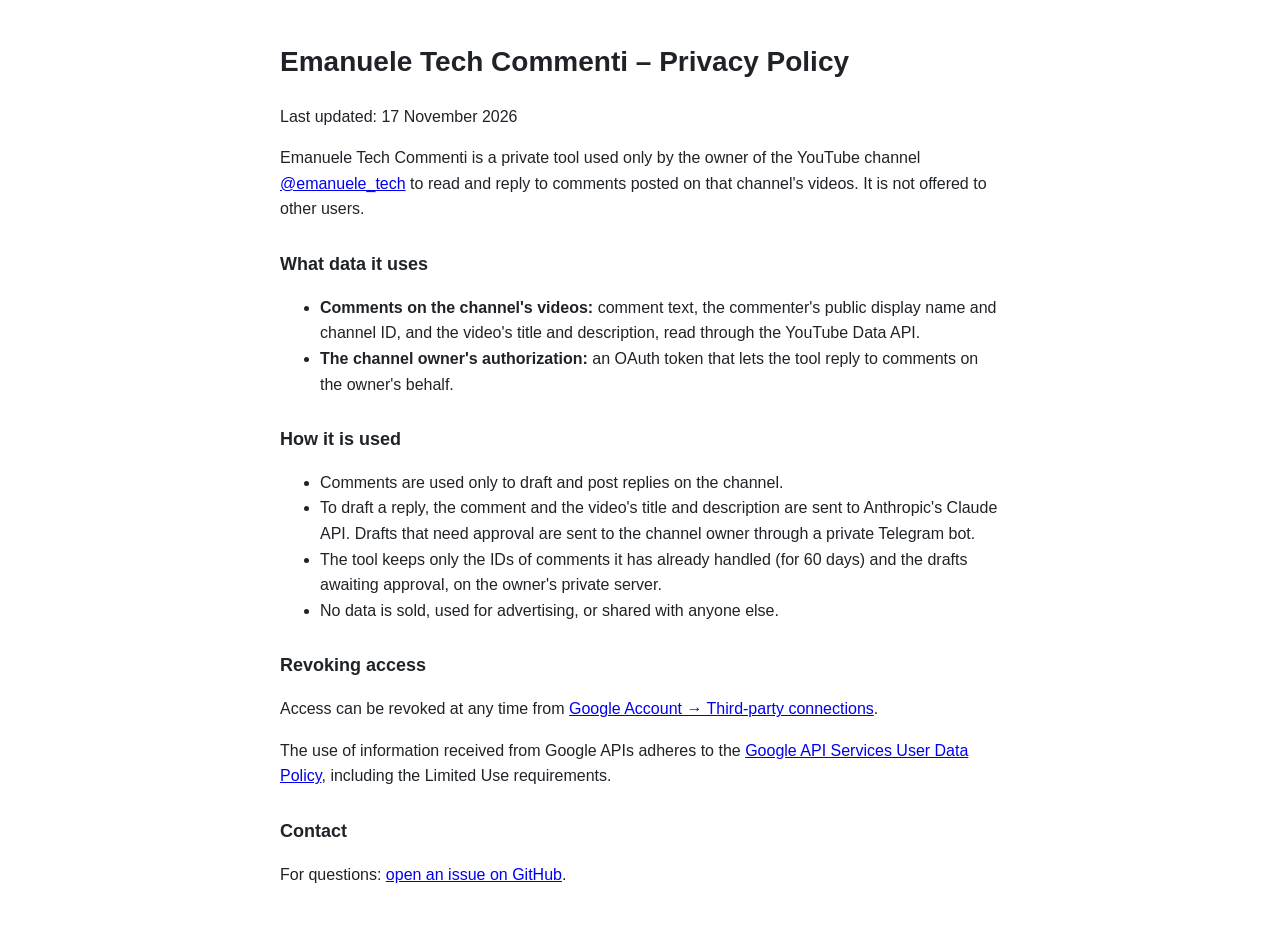
==== privacy.html @ 71d1477c "Privacy policy" ====
<!doctype html>
<html lang="en">
<head>
<meta charset="utf-8">
<meta name="viewport" content="width=device-width, initial-scale=1">
<title>Emanuele Tech Commenti – Privacy Policy</title>
<style>
  body { font-family: -apple-system, BlinkMacSystemFont, "Segoe UI", Roboto, sans-serif; max-width: 720px; margin: 40px auto; padding: 0 16px; line-height: 1.6; color: #1f2328; }
  h1 { font-size: 28px; } h2 { font-size: 18px; margin-top: 28px; }
</style>
</head>
<body>
<h1>Emanuele Tech Commenti – Privacy Policy</h1>
<p>Last updated: 17 November 2026</p>

<p>Emanuele Tech Commenti is a private tool used only by the owner of the YouTube channel
<a href="https://www.youtube.com/@emanuele_tech">@emanuele_tech</a> to read and reply to comments posted on that channel's videos.
It is not offered to other users.</p>

<h2>What data it uses</h2>
<ul>
  <li><b>Comments on the channel's videos:</b> comment text, the commenter's public display name and channel ID, and the video's title and description, read through the YouTube Data API.</li>
  <li><b>The channel owner's authorization:</b> an OAuth token that lets the tool reply to comments on the owner's behalf.</li>
</ul>

<h2>How it is used</h2>
<ul>
  <li>Comments are used only to draft and post replies on the channel.</li>
  <li>To draft a reply, the comment and the video's title and description are sent to Anthropic's Claude API. Drafts that need approval are sent to the channel owner through a private Telegram bot.</li>
  <li>The tool keeps only the IDs of comments it has already handled (for 60 days) and the drafts awaiting approval, on the owner's private server.</li>
  <li>No data is sold, used for advertising, or shared with anyone else.</li>
</ul>

<h2>Revoking access</h2>
<p>Access can be revoked at any time from <a href="https://myaccount.google.com/permissions">Google Account → Third-party connections</a>.</p>

<p>The use of information received from Google APIs adheres to the
<a href="https://developers.google.com/terms/api-services-user-data-policy">Google API Services User Data Policy</a>, including the Limited Use requirements.</p>

<h2>Contact</h2>
<p>For questions: <a href="https://github.com/emanueletech/commenti/issues">open an issue on GitHub</a>.</p>
</body>
</html>
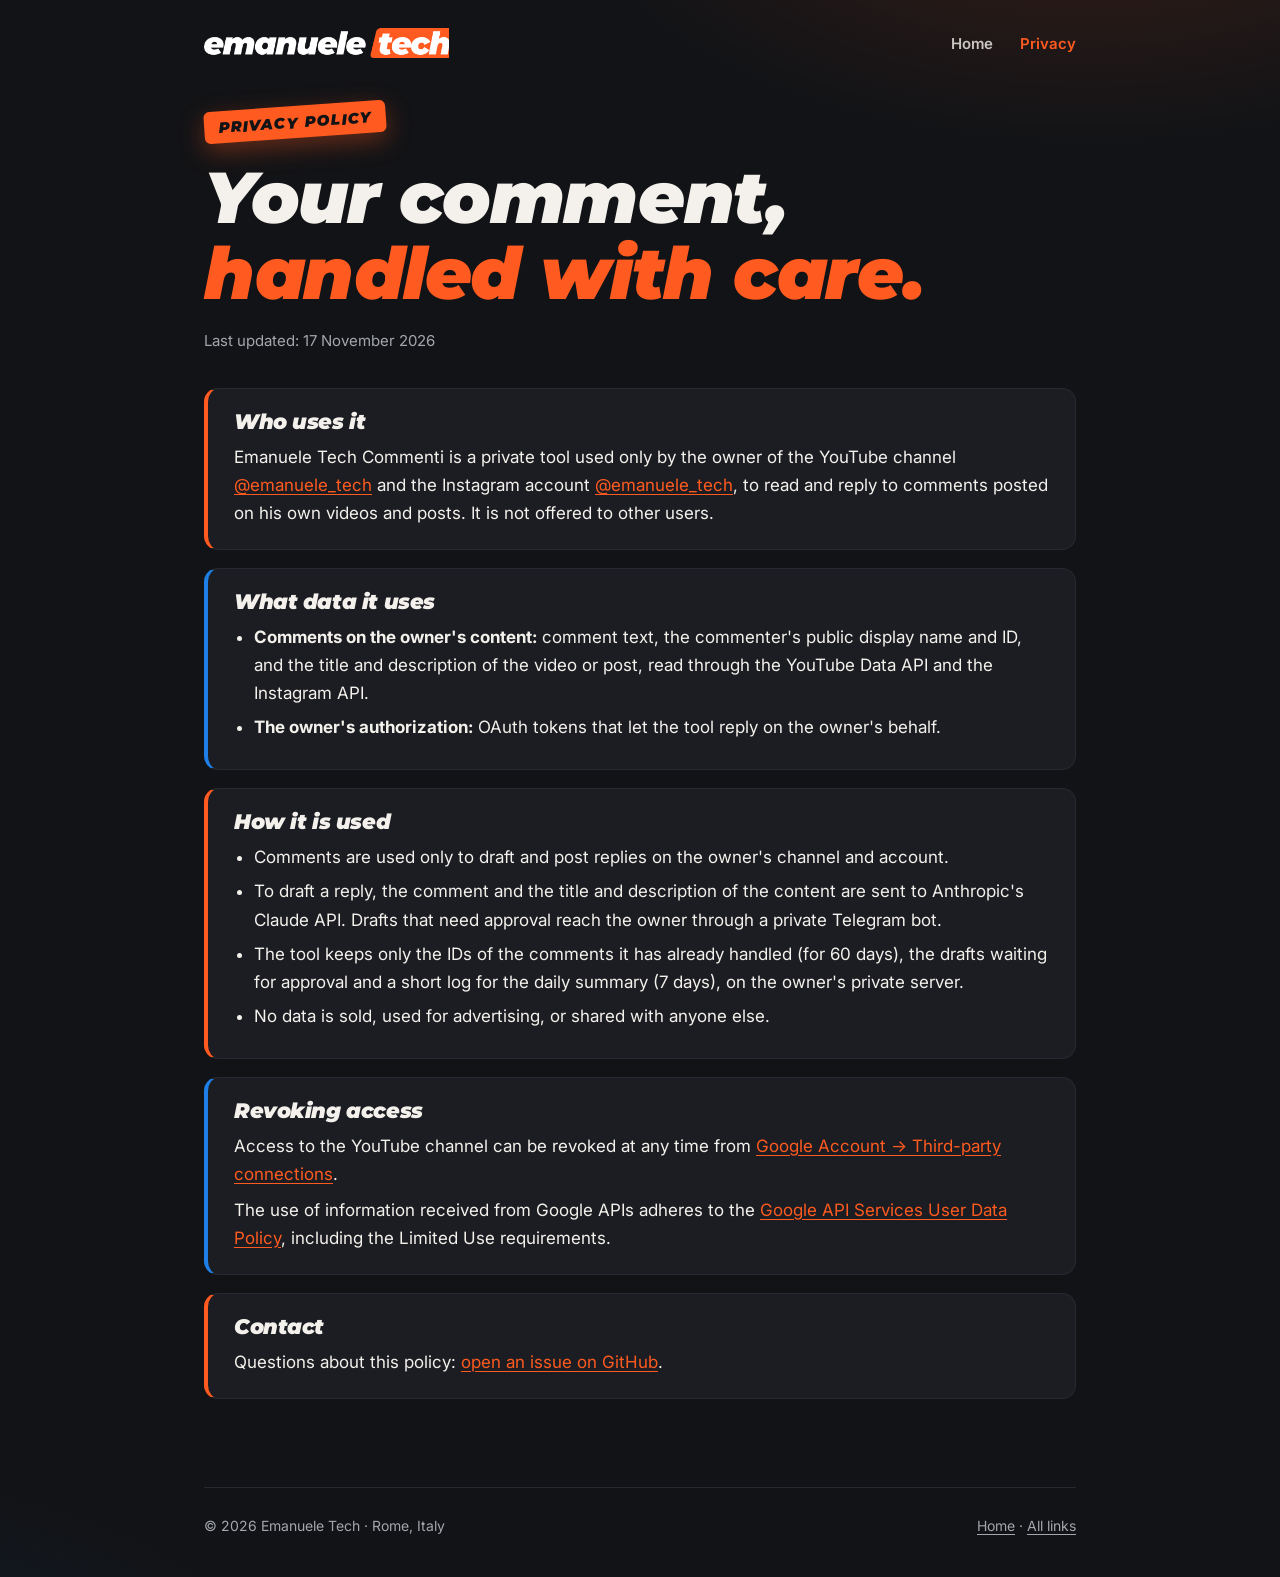
==== commit 5e26a9ff: "Pages in the Emanuele Tech style: home and privacy policy" ====
--- a/privacy.html
+++ b/privacy.html
@@ -3,41 +3,76 @@
 <head>
 <meta charset="utf-8">
 <meta name="viewport" content="width=device-width, initial-scale=1">
-<title>Emanuele Tech Commenti – Privacy Policy</title>
-<style>
-  body { font-family: -apple-system, BlinkMacSystemFont, "Segoe UI", Roboto, sans-serif; max-width: 720px; margin: 40px auto; padding: 0 16px; line-height: 1.6; color: #1f2328; }
-  h1 { font-size: 28px; } h2 { font-size: 18px; margin-top: 28px; }
-</style>
+<title>Privacy Policy · Emanuele Tech Commenti</title>
+<link rel="icon" href="assets/avatar.png">
+<link rel="preconnect" href="https://fonts.googleapis.com">
+<link rel="preconnect" href="https://fonts.gstatic.com" crossorigin>
+<link href="https://fonts.googleapis.com/css2?family=Inter:wght@400;600&family=Montserrat:ital,wght@1,900&display=swap" rel="stylesheet">
+<link rel="stylesheet" href="style.css">
 </head>
 <body>
-<h1>Emanuele Tech Commenti – Privacy Policy</h1>
-<p>Last updated: 17 November 2026</p>
+<div class="wrap">
+  <header class="top">
+    <a href="./"><img src="assets/logo.png" alt="Emanuele Tech"></a>
+    <nav>
+      <a href="./">Home</a>
+      <a href="privacy.html" aria-current="page">Privacy</a>
+    </nav>
+  </header>
 
-<p>Emanuele Tech Commenti is a private tool used only by the owner of the YouTube channel
-<a href="https://www.youtube.com/@emanuele_tech">@emanuele_tech</a> to read and reply to comments posted on that channel's videos.
-It is not offered to other users.</p>
+  <main class="doc">
+    <span class="tag">Privacy policy</span>
+    <h1>Your comment,<br><em>handled with care.</em></h1>
+    <p class="meta">Last updated: 17 November 2026</p>
 
-<h2>What data it uses</h2>
-<ul>
-  <li><b>Comments on the channel's videos:</b> comment text, the commenter's public display name and channel ID, and the video's title and description, read through the YouTube Data API.</li>
-  <li><b>The channel owner's authorization:</b> an OAuth token that lets the tool reply to comments on the owner's behalf.</li>
-</ul>
+    <div class="section">
+      <h2>Who uses it</h2>
+      <p>Emanuele Tech Commenti is a private tool used only by the owner of the YouTube channel
+        <a href="https://www.youtube.com/@emanuele_tech">@emanuele_tech</a> and the Instagram account
+        <a href="https://www.instagram.com/emanuele_tech/">@emanuele_tech</a>, to read and reply to comments posted
+        on his own videos and posts. It is not offered to other users.</p>
+    </div>
 
-<h2>How it is used</h2>
-<ul>
-  <li>Comments are used only to draft and post replies on the channel.</li>
-  <li>To draft a reply, the comment and the video's title and description are sent to Anthropic's Claude API. Drafts that need approval are sent to the channel owner through a private Telegram bot.</li>
-  <li>The tool keeps only the IDs of comments it has already handled (for 60 days) and the drafts awaiting approval, on the owner's private server.</li>
-  <li>No data is sold, used for advertising, or shared with anyone else.</li>
-</ul>
+    <div class="section blue">
+      <h2>What data it uses</h2>
+      <ul>
+        <li><b>Comments on the owner's content:</b> comment text, the commenter's public display name and ID, and the
+          title and description of the video or post, read through the YouTube Data API and the Instagram API.</li>
+        <li><b>The owner's authorization:</b> OAuth tokens that let the tool reply on the owner's behalf.</li>
+      </ul>
+    </div>
 
-<h2>Revoking access</h2>
-<p>Access can be revoked at any time from <a href="https://myaccount.google.com/permissions">Google Account → Third-party connections</a>.</p>
+    <div class="section">
+      <h2>How it is used</h2>
+      <ul>
+        <li>Comments are used only to draft and post replies on the owner's channel and account.</li>
+        <li>To draft a reply, the comment and the title and description of the content are sent to Anthropic's
+          Claude API. Drafts that need approval reach the owner through a private Telegram bot.</li>
+        <li>The tool keeps only the IDs of the comments it has already handled (for 60 days), the drafts waiting for
+          approval and a short log for the daily summary (7 days), on the owner's private server.</li>
+        <li>No data is sold, used for advertising, or shared with anyone else.</li>
+      </ul>
+    </div>
 
-<p>The use of information received from Google APIs adheres to the
-<a href="https://developers.google.com/terms/api-services-user-data-policy">Google API Services User Data Policy</a>, including the Limited Use requirements.</p>
+    <div class="section blue">
+      <h2>Revoking access</h2>
+      <p>Access to the YouTube channel can be revoked at any time from
+        <a href="https://myaccount.google.com/permissions">Google Account → Third-party connections</a>.</p>
+      <p>The use of information received from Google APIs adheres to the
+        <a href="https://developers.google.com/terms/api-services-user-data-policy">Google API Services User Data Policy</a>,
+        including the Limited Use requirements.</p>
+    </div>
 
-<h2>Contact</h2>
-<p>For questions: <a href="https://github.com/emanueletech/commenti/issues">open an issue on GitHub</a>.</p>
+    <div class="section">
+      <h2>Contact</h2>
+      <p>Questions about this policy: <a href="https://github.com/emanueletech/commenti/issues">open an issue on GitHub</a>.</p>
+    </div>
+  </main>
+
+  <footer>
+    <span>© 2026 Emanuele Tech · Rome, Italy</span>
+    <span><a href="./">Home</a> · <a href="https://linktr.ee/emanuele_tech">All links</a></span>
+  </footer>
+</div>
 </body>
 </html>
--- a/style.css
+++ b/style.css
@@ -0,0 +1,123 @@
+:root {
+  --ink: #121316;
+  --ink-2: #1b1d22;
+  --ink-3: #26292f;
+  --orange: #ff5a1f;
+  --blue: #1e80e6;
+  --paper: #f4f1ec;
+  --muted: #a3a6ad;
+}
+
+* { box-sizing: border-box; }
+
+html { background: var(--ink); }
+
+body {
+  margin: 0;
+  color: var(--paper);
+  font: 17px/1.65 "Inter", -apple-system, BlinkMacSystemFont, "Segoe UI", Roboto, sans-serif;
+  background:
+    radial-gradient(900px 500px at 85% -10%, rgba(255, 90, 31, .18), transparent 60%),
+    radial-gradient(700px 420px at -10% 110%, rgba(30, 128, 230, .14), transparent 60%),
+    var(--ink);
+  min-height: 100vh;
+}
+
+a { color: var(--orange); text-underline-offset: 3px; }
+a:hover { color: #ff7b4a; }
+
+.wrap { max-width: 920px; margin: 0 auto; padding: 0 24px; }
+
+/* header */
+.top {
+  display: flex; align-items: center; justify-content: space-between;
+  padding: 28px 0;
+}
+.top img { height: 30px; display: block; }
+.top nav a {
+  color: var(--paper); text-decoration: none; font-weight: 600; font-size: 15px;
+  margin-left: 22px; opacity: .8;
+}
+.top nav a:hover, .top nav a[aria-current] { opacity: 1; color: var(--orange); }
+
+/* the tilted tag of the brand */
+.tag {
+  display: inline-block;
+  background: var(--orange); color: var(--ink);
+  font: 900 italic 15px/1 "Montserrat", sans-serif;
+  letter-spacing: .08em; text-transform: uppercase;
+  padding: 9px 14px 8px; border-radius: 6px;
+  transform: rotate(-4deg);
+  box-shadow: 0 8px 24px rgba(255, 90, 31, .35);
+}
+
+h1, h2 {
+  font-family: "Montserrat", sans-serif; font-style: italic; font-weight: 900;
+  letter-spacing: -.02em; line-height: 1.05; margin: 0;
+}
+h1 { font-size: clamp(40px, 7vw, 72px); margin: 22px 0 18px; }
+h1 em { color: var(--orange); font-style: italic; }
+h2 { font-size: 26px; margin-bottom: 10px; }
+
+.lead { font-size: 20px; color: #d9d6d0; max-width: 640px; margin: 0 0 30px; }
+
+/* hero */
+.hero { padding: 40px 0 56px; display: grid; grid-template-columns: 1fr auto; gap: 40px; align-items: center; }
+.avatar {
+  width: 168px; height: 168px; border-radius: 50%;
+  border: 5px solid var(--orange);
+  box-shadow: 0 0 0 10px rgba(255, 90, 31, .12), 0 20px 50px rgba(0, 0, 0, .5);
+}
+.chips { display: flex; flex-wrap: wrap; gap: 10px; }
+.chip {
+  border: 1px solid var(--ink-3); background: var(--ink-2);
+  border-radius: 999px; padding: 6px 14px; font-size: 14px; font-weight: 600;
+}
+.chip b { color: var(--orange); }
+
+/* steps */
+.grid { display: grid; grid-template-columns: repeat(3, 1fr); gap: 18px; margin: 10px 0 60px; }
+.card {
+  background: linear-gradient(180deg, var(--ink-2), #16181c);
+  border: 1px solid var(--ink-3); border-radius: 18px; padding: 24px;
+  position: relative; overflow: hidden;
+}
+.card .n {
+  font: 900 italic 44px/1 "Montserrat", sans-serif; color: var(--orange); opacity: .9;
+}
+.card h3 { margin: 10px 0 6px; font-size: 18px; }
+.card p { margin: 0; color: var(--muted); font-size: 15px; }
+.card.blue .n { color: var(--blue); }
+
+/* document pages */
+.doc { padding: 20px 0 40px; }
+.doc .meta { color: var(--muted); font-size: 15px; margin-bottom: 34px; }
+.section {
+  background: var(--ink-2); border: 1px solid var(--ink-3);
+  border-left: 4px solid var(--orange);
+  border-radius: 14px; padding: 22px 26px; margin-bottom: 18px;
+}
+.section.blue { border-left-color: var(--blue); }
+.section h2 { font-size: 21px; }
+.section ul { margin: 8px 0 0; padding-left: 20px; }
+.section li { margin: 6px 0; }
+.section p { margin: 8px 0 0; }
+
+footer {
+  border-top: 1px solid var(--ink-3); margin-top: 30px;
+  padding: 26px 0 40px; color: var(--muted); font-size: 14px;
+  display: flex; justify-content: space-between; flex-wrap: wrap; gap: 12px;
+}
+footer a { color: var(--muted); }
+
+@media (max-width: 760px) {
+  .hero { grid-template-columns: 1fr; padding-top: 10px; }
+  .avatar { width: 120px; height: 120px; order: -1; }
+  .grid { grid-template-columns: 1fr; }
+  .top nav a { margin-left: 14px; }
+  .lead { font-size: 18px; }
+  h1 { font-size: 38px; }
+  .top img { height: 24px; }
+  .section { padding: 18px 18px; }
+  a { overflow-wrap: anywhere; }
+}
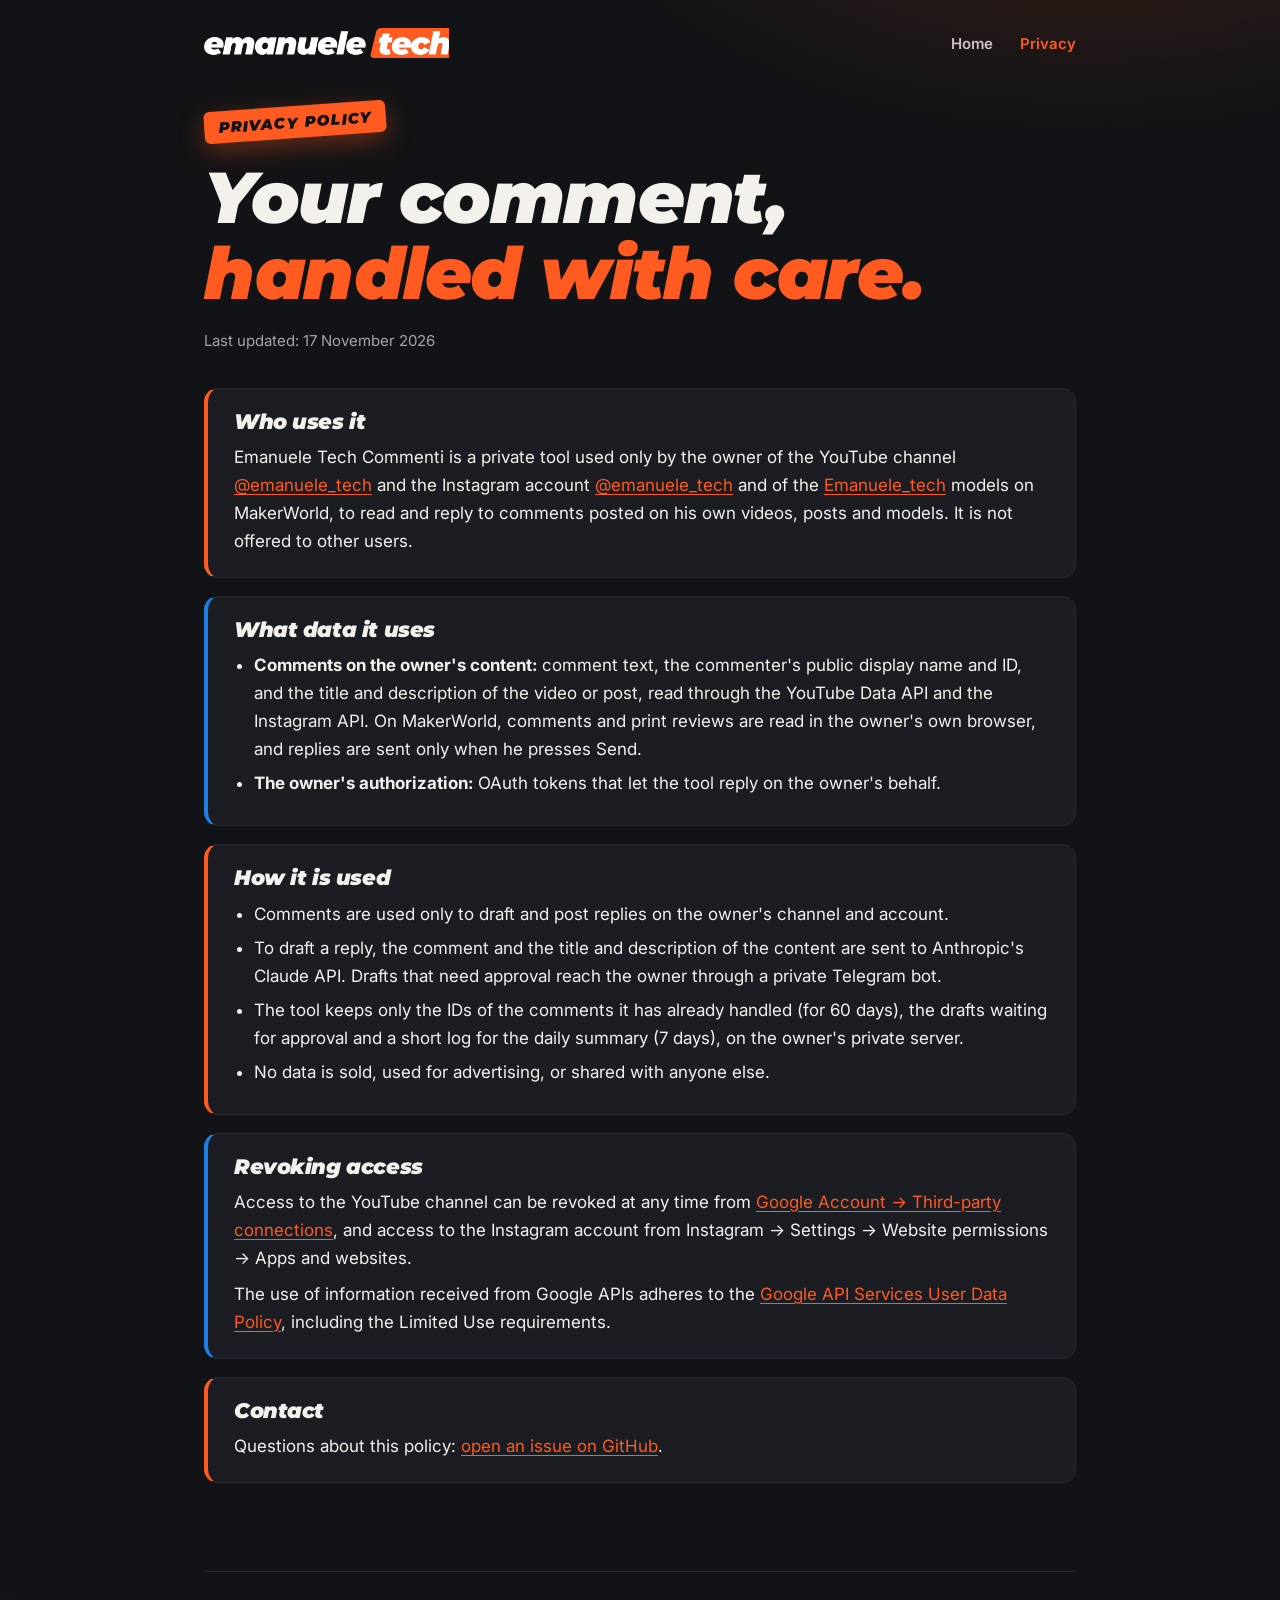
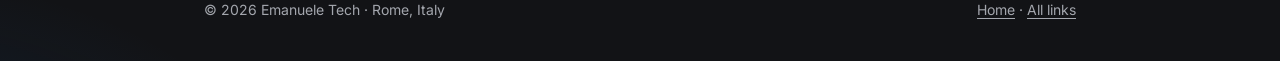
==== commit 8dbdf628: "Pages: Instagram and MakerWorld" ====
--- a/privacy.html
+++ b/privacy.html
@@ -29,15 +29,17 @@
       <h2>Who uses it</h2>
       <p>Emanuele Tech Commenti is a private tool used only by the owner of the YouTube channel
         <a href="https://www.youtube.com/@emanuele_tech">@emanuele_tech</a> and the Instagram account
-        <a href="https://www.instagram.com/emanuele_tech/">@emanuele_tech</a>, to read and reply to comments posted
-        on his own videos and posts. It is not offered to other users.</p>
+        <a href="https://www.instagram.com/emanuele_tech/">@emanuele_tech</a> and of the
+        <a href="https://makerworld.com/en/@Emanuele_tech">Emanuele_tech</a> models on MakerWorld, to read and reply to
+        comments posted on his own videos, posts and models. It is not offered to other users.</p>
     </div>
 
     <div class="section blue">
       <h2>What data it uses</h2>
       <ul>
         <li><b>Comments on the owner's content:</b> comment text, the commenter's public display name and ID, and the
-          title and description of the video or post, read through the YouTube Data API and the Instagram API.</li>
+          title and description of the video or post, read through the YouTube Data API and the Instagram API. On MakerWorld, comments and print reviews are read
+          in the owner's own browser, and replies are sent only when he presses Send.</li>
         <li><b>The owner's authorization:</b> OAuth tokens that let the tool reply on the owner's behalf.</li>
       </ul>
     </div>
@@ -57,7 +59,8 @@
     <div class="section blue">
       <h2>Revoking access</h2>
       <p>Access to the YouTube channel can be revoked at any time from
-        <a href="https://myaccount.google.com/permissions">Google Account → Third-party connections</a>.</p>
+        <a href="https://myaccount.google.com/permissions">Google Account → Third-party connections</a>,
+        and access to the Instagram account from Instagram → Settings → Website permissions → Apps and websites.</p>
       <p>The use of information received from Google APIs adheres to the
         <a href="https://developers.google.com/terms/api-services-user-data-policy">Google API Services User Data Policy</a>,
         including the Limited Use requirements.</p>
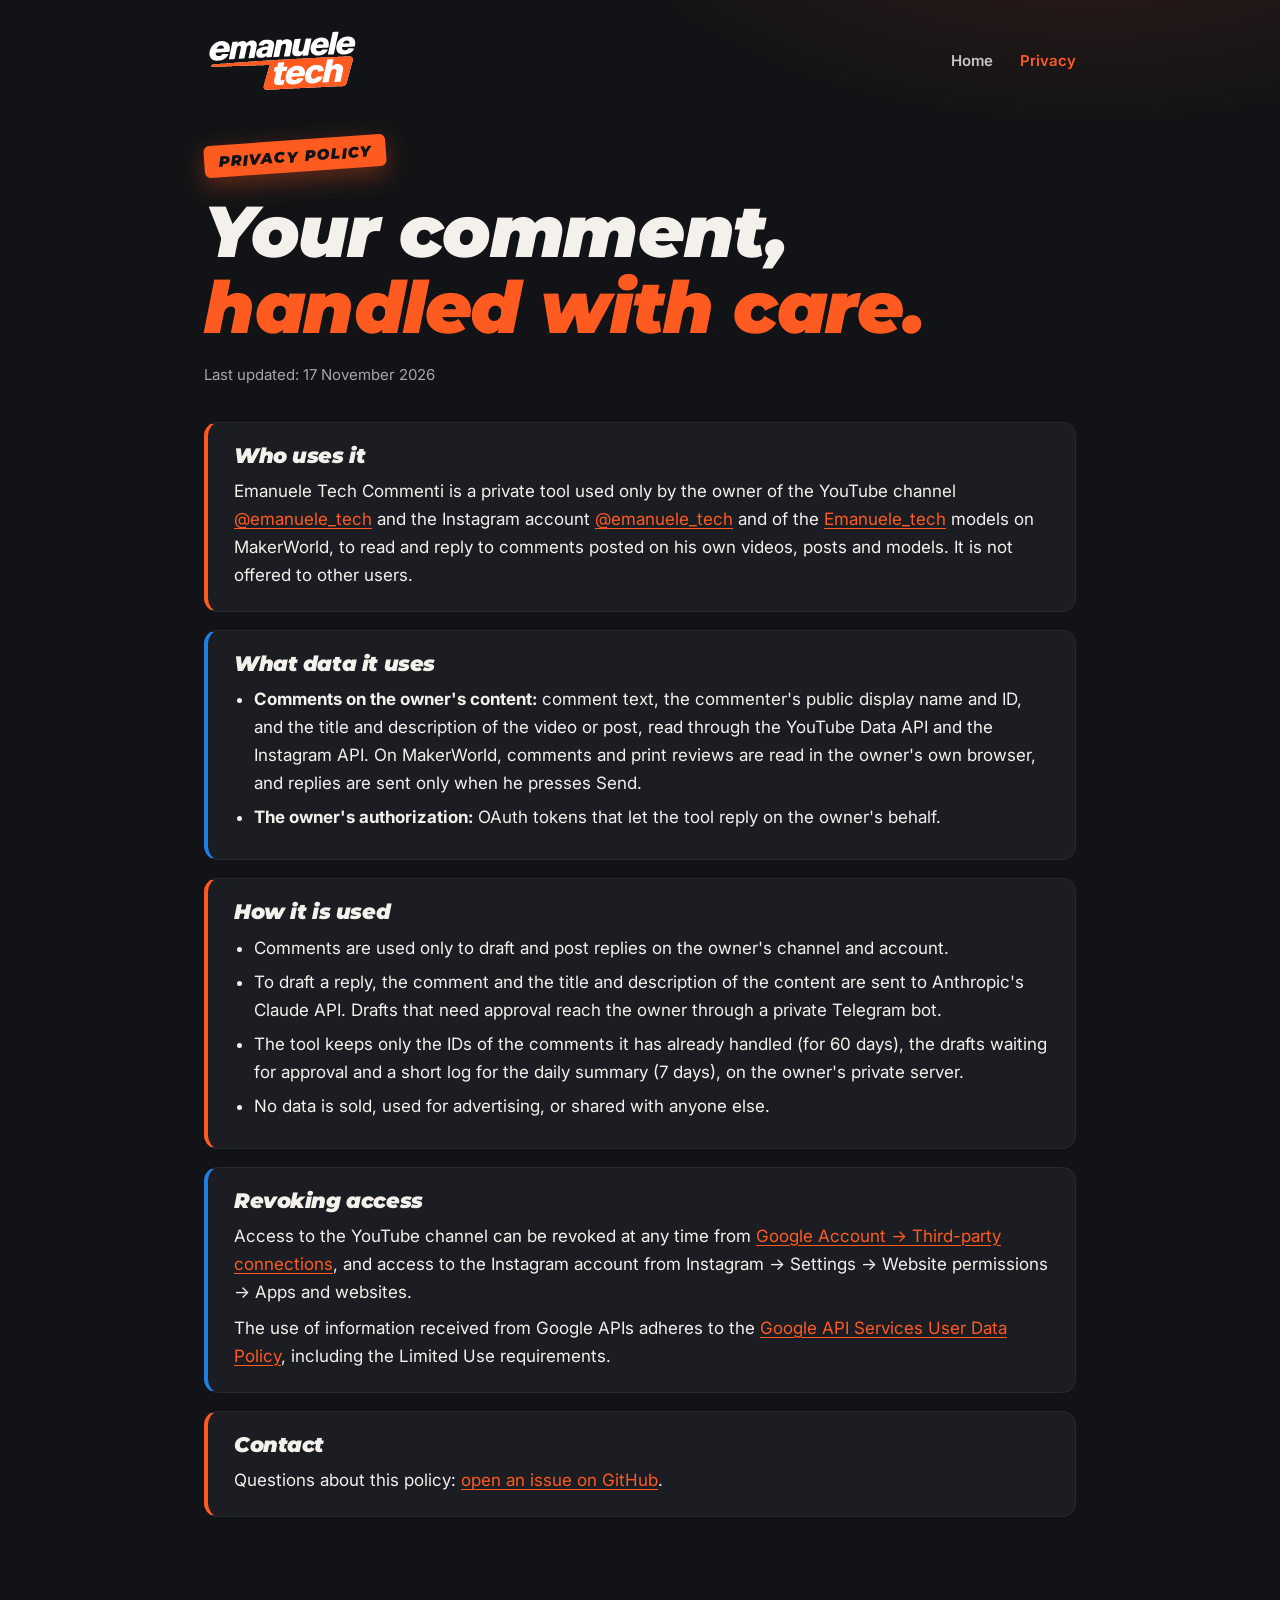
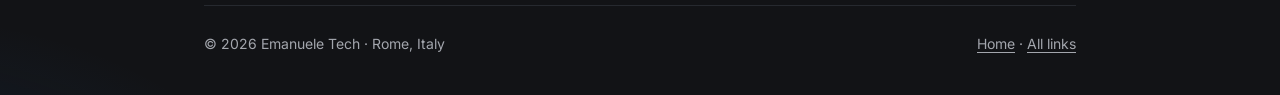
==== commit 695f9d56: "Pages: official Emanuele Tech logo" ====
--- a/privacy.html
+++ b/privacy.html
@@ -13,7 +13,7 @@
 <body>
 <div class="wrap">
   <header class="top">
-    <a href="./"><img src="assets/logo.png" alt="Emanuele Tech"></a>
+    <a href="./"><img src="assets/logo.svg" alt="Emanuele Tech"></a>
     <nav>
       <a href="./">Home</a>
       <a href="privacy.html" aria-current="page">Privacy</a>
--- a/style.css
+++ b/style.css
@@ -33,7 +33,7 @@
   display: flex; align-items: center; justify-content: space-between;
   padding: 28px 0;
 }
-.top img { height: 30px; display: block; }
+.top img { height: 64px; display: block; }
 .top nav a {
   color: var(--paper); text-decoration: none; font-weight: 600; font-size: 15px;
   margin-left: 22px; opacity: .8;
@@ -117,7 +117,7 @@
   .top nav a { margin-left: 14px; }
   .lead { font-size: 18px; }
   h1 { font-size: 38px; }
-  .top img { height: 24px; }
+  .top img { height: 40px; }
   .section { padding: 18px 18px; }
   a { overflow-wrap: anywhere; }
 }
